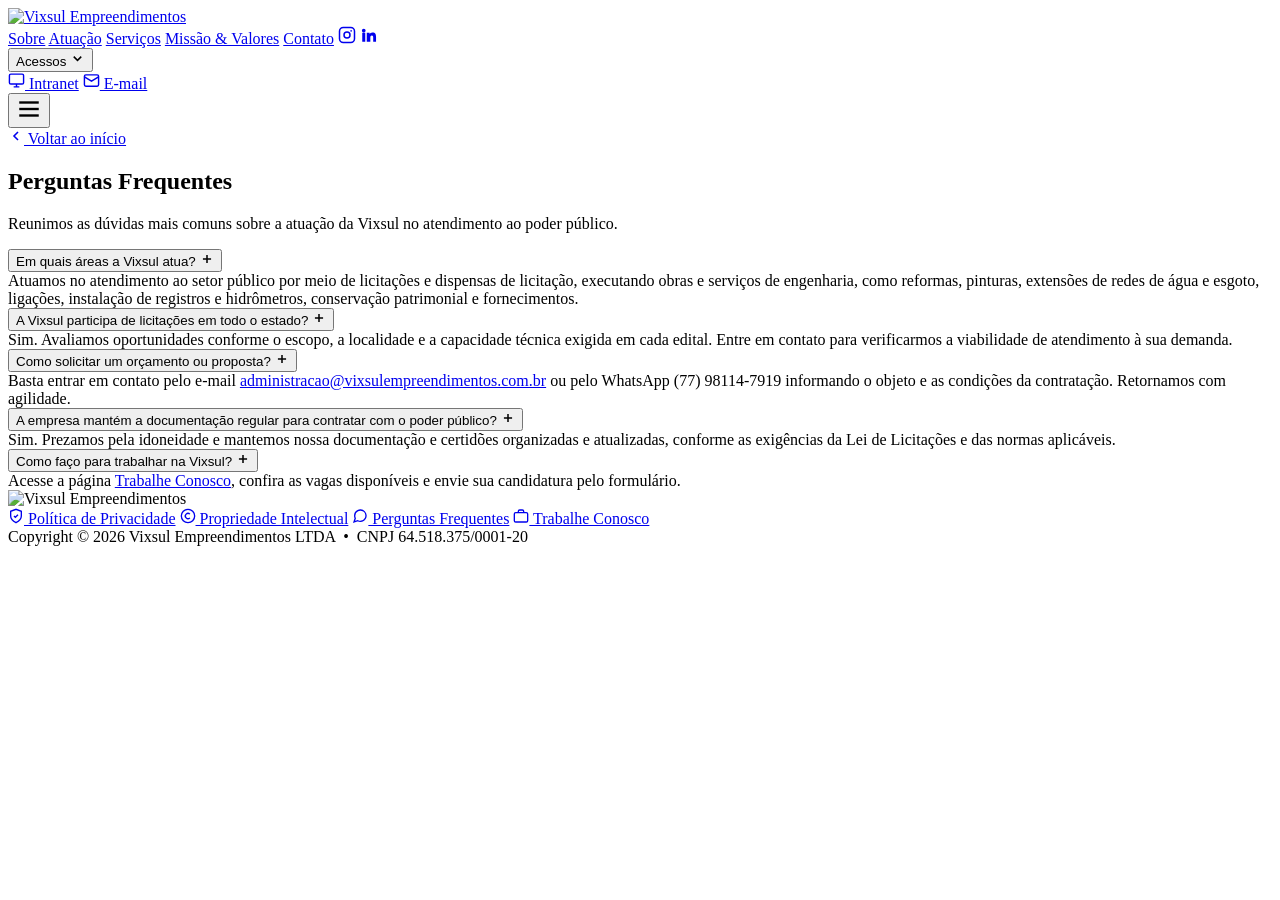
==== faq.html @ cd62d43c "arquivos do site" ====
<!doctype html>
<html lang="pt-BR">
<head>
<meta charset="utf-8">
<meta name="viewport" content="width=device-width, initial-scale=1">
<title>Perguntas Frequentes — Vixsul Empreendimentos</title>
<meta name="description" content="Perguntas frequentes sobre a atuação da Vixsul Empreendimentos no setor público.">
<link rel="icon" type="image/png" href="assets/favicon.png">
<link rel="stylesheet" href="assets/style.css">
</head>
<body>

<header>
  <div class="wrap nav">
    <a href="index.html#inicio" class="brand"><img src="assets/logo-vixsul.png" alt="Vixsul Empreendimentos"></a>
    <nav class="nav-links">
      <a href="index.html#sobre">Sobre</a>
      <a href="index.html#atuacao">Atuação</a>
      <a href="index.html#servicos">Serviços</a>
      <a href="index.html#mvv">Missão &amp; Valores</a>
      <a href="index.html#contato">Contato</a>
      <span class="nav-div"></span>
      <a class="soc" href="https://instagram.com/vixsul.empreendimentos" target="_blank" rel="noopener" aria-label="Instagram"><svg width="18" height="18" viewBox="0 0 24 24" fill="none" stroke="currentColor" stroke-width="2"><rect x="2" y="2" width="20" height="20" rx="5"/><circle cx="12" cy="12" r="4"/><circle cx="17.5" cy="6.5" r="1.1" fill="currentColor" stroke="none"/></svg></a>
      <a class="soc" href="#" aria-label="LinkedIn (em breve)" title="Em breve"><svg width="18" height="18" viewBox="0 0 24 24" fill="currentColor"><path d="M4.98 3.5a2.5 2.5 0 1 1 0 5 2.5 2.5 0 0 1 0-5ZM3 9h4v12H3zM9 9h3.8v1.7h.05c.53-1 1.83-2.05 3.77-2.05 4.03 0 4.78 2.65 4.78 6.1V21H17.6v-5.3c0-1.26-.02-2.9-1.77-2.9-1.77 0-2.04 1.38-2.04 2.8V21H9z"/></svg></a>
      <div class="acessos">
        <button class="acessos-btn" onclick="vxToggleAcessos(event)">Acessos <svg class="chev" width="15" height="15" viewBox="0 0 24 24" fill="none" stroke="currentColor" stroke-width="2.4"><path d="m6 9 6 6 6-6"/></svg></button>
        <div class="acessos-menu">
          <a href="https://gestao.vixsulempreendimentos.com.br" target="_blank" rel="noopener"><svg width="17" height="17" viewBox="0 0 24 24" fill="none" stroke="currentColor" stroke-width="2"><rect x="2" y="3" width="20" height="14" rx="2"/><path d="M8 21h8M12 17v4"/></svg> Intranet</a>
          <a href="https://outlook.office.com" target="_blank" rel="noopener"><svg width="17" height="17" viewBox="0 0 24 24" fill="none" stroke="currentColor" stroke-width="2"><rect x="2" y="4" width="20" height="16" rx="2"/><path d="m22 7-10 6L2 7"/></svg> E-mail</a>
        </div>
      </div>
    </nav>
    <button class="menu-btn" aria-label="Menu" onclick="vxToggleMenu()">
      <svg width="26" height="26" viewBox="0 0 24 24" fill="none" stroke="currentColor" stroke-width="2.2"><line x1="3" y1="6" x2="21" y2="6"/><line x1="3" y1="12" x2="21" y2="12"/><line x1="3" y1="18" x2="21" y2="18"/></svg>
    </button>
  </div>
</header>

<section class="subhero">
  <div class="wrap">
    <a href="index.html" class="back-link"><svg width="16" height="16" viewBox="0 0 24 24" fill="none" stroke="currentColor" stroke-width="2.4"><path d="m15 18-6-6 6-6"/></svg> Voltar ao início</a>
    <h1>Perguntas Frequentes</h1>
    <p>Reunimos as dúvidas mais comuns sobre a atuação da Vixsul no atendimento ao poder público.</p>
  </div>
</section>

<div class="faq-wrap">
  <div class="faq-item">
    <button class="faq-q" onclick="vxToggleFaq(this)">Em quais áreas a Vixsul atua? <span class="pm"><svg width="14" height="14" viewBox="0 0 24 24" fill="none" stroke="currentColor" stroke-width="2.6"><path d="M12 5v14M5 12h14"/></svg></span></button>
    <div class="faq-a"><div>Atuamos no atendimento ao setor público por meio de licitações e dispensas de licitação, executando obras e serviços de engenharia, como reformas, pinturas, extensões de redes de água e esgoto, ligações, instalação de registros e hidrômetros, conservação patrimonial e fornecimentos.</div></div>
  </div>
  <div class="faq-item">
    <button class="faq-q" onclick="vxToggleFaq(this)">A Vixsul participa de licitações em todo o estado? <span class="pm"><svg width="14" height="14" viewBox="0 0 24 24" fill="none" stroke="currentColor" stroke-width="2.6"><path d="M12 5v14M5 12h14"/></svg></span></button>
    <div class="faq-a"><div>Sim. Avaliamos oportunidades conforme o escopo, a localidade e a capacidade técnica exigida em cada edital. Entre em contato para verificarmos a viabilidade de atendimento à sua demanda.</div></div>
  </div>
  <div class="faq-item">
    <button class="faq-q" onclick="vxToggleFaq(this)">Como solicitar um orçamento ou proposta? <span class="pm"><svg width="14" height="14" viewBox="0 0 24 24" fill="none" stroke="currentColor" stroke-width="2.6"><path d="M12 5v14M5 12h14"/></svg></span></button>
    <div class="faq-a"><div>Basta entrar em contato pelo e-mail <a href="mailto:administracao@vixsulempreendimentos.com.br">administracao@vixsulempreendimentos.com.br</a> ou pelo WhatsApp (77) 98114-7919 informando o objeto e as condições da contratação. Retornamos com agilidade.</div></div>
  </div>
  <div class="faq-item">
    <button class="faq-q" onclick="vxToggleFaq(this)">A empresa mantém a documentação regular para contratar com o poder público? <span class="pm"><svg width="14" height="14" viewBox="0 0 24 24" fill="none" stroke="currentColor" stroke-width="2.6"><path d="M12 5v14M5 12h14"/></svg></span></button>
    <div class="faq-a"><div>Sim. Prezamos pela idoneidade e mantemos nossa documentação e certidões organizadas e atualizadas, conforme as exigências da Lei de Licitações e das normas aplicáveis.</div></div>
  </div>
  <div class="faq-item">
    <button class="faq-q" onclick="vxToggleFaq(this)">Como faço para trabalhar na Vixsul? <span class="pm"><svg width="14" height="14" viewBox="0 0 24 24" fill="none" stroke="currentColor" stroke-width="2.6"><path d="M12 5v14M5 12h14"/></svg></span></button>
    <div class="faq-a"><div>Acesse a página <a href="trabalhe-conosco.html">Trabalhe Conosco</a>, confira as vagas disponíveis e envie sua candidatura pelo formulário.</div></div>
  </div>
</div>

<footer>
  <div class="wrap">
    <img class="flogo" src="assets/logo-white.png" alt="Vixsul Empreendimentos">
    <div class="foot-links">
      <a href="privacidade.html"><svg width="16" height="16" viewBox="0 0 24 24" fill="none" stroke="currentColor" stroke-width="2"><path d="M12 22s8-4 8-10V5l-8-3-8 3v7c0 6 8 10 8 10Z"/><path d="m9 12 2 2 4-4"/></svg> Política de Privacidade</a>
      <a href="propriedade-intelectual.html"><svg width="16" height="16" viewBox="0 0 24 24" fill="none" stroke="currentColor" stroke-width="2"><circle cx="12" cy="12" r="10"/><path d="M14.83 9.17a4 4 0 1 0 0 5.66"/></svg> Propriedade Intelectual</a>
      <a href="faq.html"><svg width="16" height="16" viewBox="0 0 24 24" fill="none" stroke="currentColor" stroke-width="2"><path d="M21 11.5a8.38 8.38 0 0 1-.9 3.8 8.5 8.5 0 0 1-7.6 4.7 8.38 8.38 0 0 1-3.8-.9L3 21l1.9-5.7a8.38 8.38 0 0 1-.9-3.8 8.5 8.5 0 0 1 4.7-7.6 8.38 8.38 0 0 1 3.8-.9h.5a8.48 8.48 0 0 1 8 8v.5z"/></svg> Perguntas Frequentes</a>
      <a href="trabalhe-conosco.html"><svg width="16" height="16" viewBox="0 0 24 24" fill="none" stroke="currentColor" stroke-width="2"><rect x="2" y="7" width="20" height="14" rx="2"/><path d="M8 7V5a2 2 0 0 1 2-2h4a2 2 0 0 1 2 2v2"/></svg> Trabalhe Conosco</a>
    </div>
  </div>
  <div class="fmeta">Copyright © 2026 Vixsul Empreendimentos LTDA &nbsp;•&nbsp; CNPJ 64.518.375/0001-20</div>
</footer>

<script src="assets/site.js"></script>
</body>
</html>
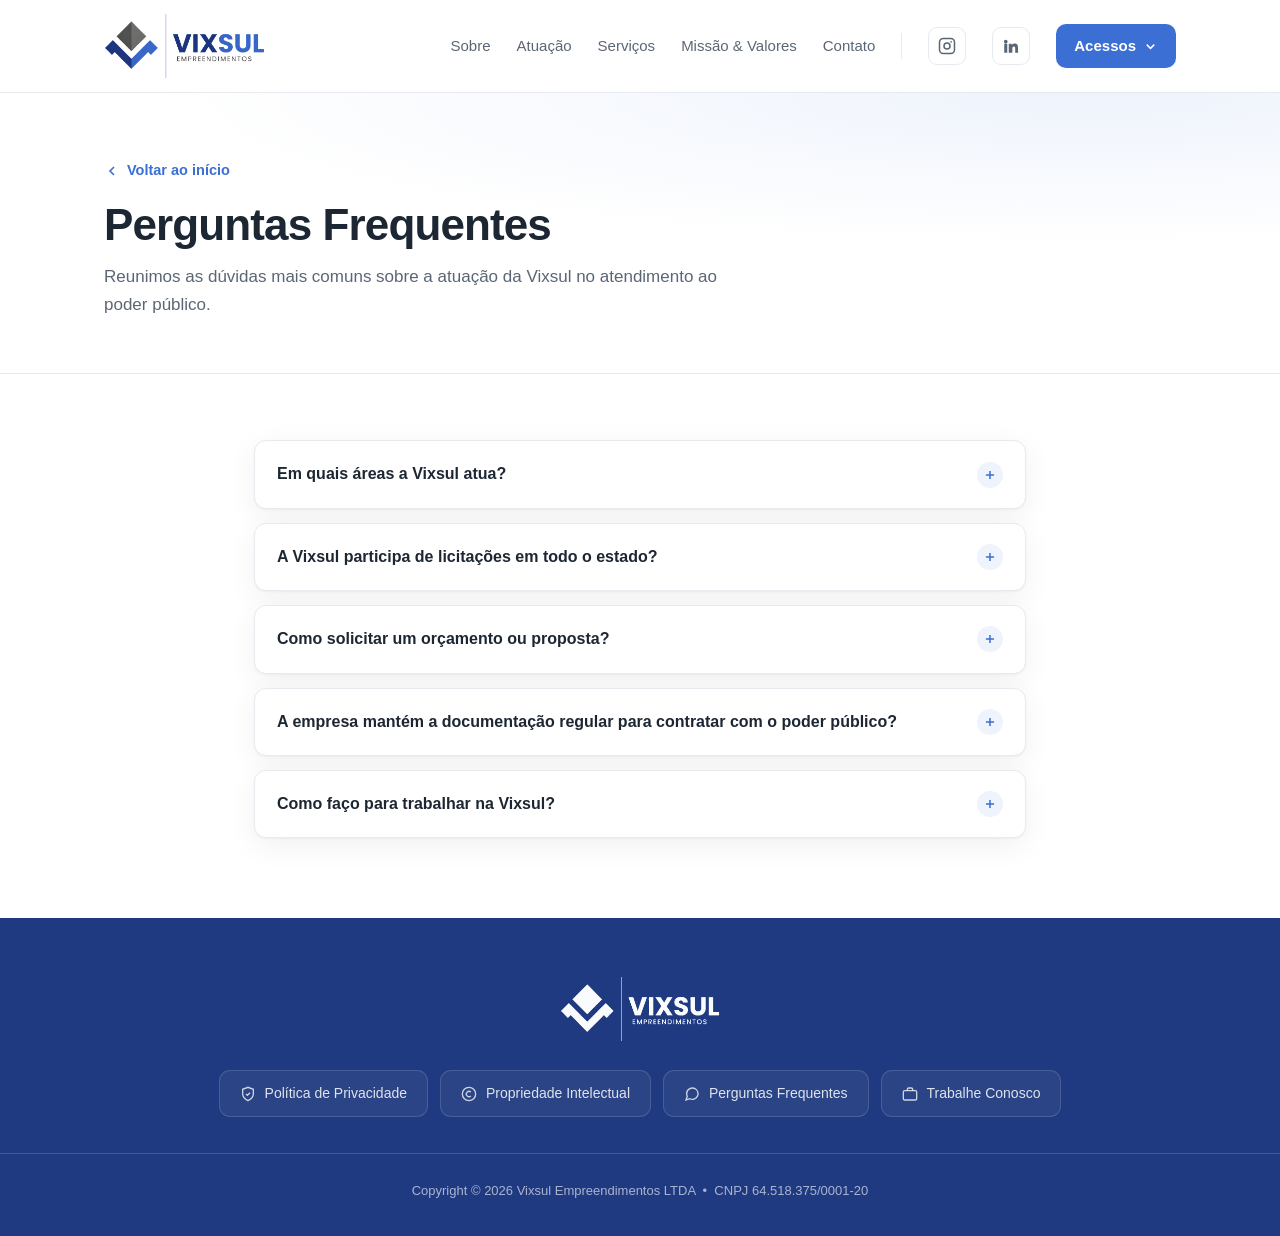
==== commit a40284ac: "5 arquivos" ====
--- a/faq.html
+++ b/faq.html
@@ -5,14 +5,14 @@
 <meta name="viewport" content="width=device-width, initial-scale=1">
 <title>Perguntas Frequentes — Vixsul Empreendimentos</title>
 <meta name="description" content="Perguntas frequentes sobre a atuação da Vixsul Empreendimentos no setor público.">
-<link rel="icon" type="image/png" href="assets/favicon.png">
-<link rel="stylesheet" href="assets/style.css">
+<link rel="icon" type="image/png" href="favicon.png">
+<link rel="stylesheet" href="style.css">
 </head>
 <body>
 
 <header>
   <div class="wrap nav">
-    <a href="index.html#inicio" class="brand"><img src="assets/logo-vixsul.png" alt="Vixsul Empreendimentos"></a>
+    <a href="index.html#inicio" class="brand"><img src="logo-vixsul.png" alt="Vixsul Empreendimentos"></a>
     <nav class="nav-links">
       <a href="index.html#sobre">Sobre</a>
       <a href="index.html#atuacao">Atuação</a>
@@ -69,7 +69,7 @@
 
 <footer>
   <div class="wrap">
-    <img class="flogo" src="assets/logo-white.png" alt="Vixsul Empreendimentos">
+    <img class="flogo" src="logo-white.png" alt="Vixsul Empreendimentos">
     <div class="foot-links">
       <a href="privacidade.html"><svg width="16" height="16" viewBox="0 0 24 24" fill="none" stroke="currentColor" stroke-width="2"><path d="M12 22s8-4 8-10V5l-8-3-8 3v7c0 6 8 10 8 10Z"/><path d="m9 12 2 2 4-4"/></svg> Política de Privacidade</a>
       <a href="propriedade-intelectual.html"><svg width="16" height="16" viewBox="0 0 24 24" fill="none" stroke="currentColor" stroke-width="2"><circle cx="12" cy="12" r="10"/><path d="M14.83 9.17a4 4 0 1 0 0 5.66"/></svg> Propriedade Intelectual</a>
@@ -80,6 +80,6 @@
   <div class="fmeta">Copyright © 2026 Vixsul Empreendimentos LTDA &nbsp;•&nbsp; CNPJ 64.518.375/0001-20</div>
 </footer>
 
-<script src="assets/site.js"></script>
+<script src="site.js"></script>
 </body>
 </html>
--- a/style.css
+++ b/style.css
@@ -0,0 +1,126 @@
+:root{
+  --blue-dark:#1f3a80;
+  --blue:#3b6fd4;
+  --blue-soft:#eef3fc;
+  --ink:#1d2733;
+  --muted:#5b6675;
+  --muted-2:#8a93a0;
+  --line:#e7eaef;
+  --bg:#ffffff;
+  --bg-soft:#f5f6f8;
+  --radius:16px;
+  --maxw:1120px;
+  --shadow:0 1px 2px rgba(16,24,40,.04),0 8px 30px rgba(16,24,40,.06);
+}
+*{box-sizing:border-box;margin:0;padding:0}
+html{scroll-behavior:smooth}
+body{font-family:-apple-system,BlinkMacSystemFont,"Segoe UI",Roboto,Inter,Helvetica,Arial,sans-serif;color:var(--ink);background:var(--bg);line-height:1.65;-webkit-font-smoothing:antialiased;font-size:16px}
+a{color:inherit;text-decoration:none}
+img{max-width:100%;display:block}
+.wrap{max-width:var(--maxw);margin:0 auto;padding:0 24px}
+.eyebrow{display:inline-block;font-size:12.5px;font-weight:700;letter-spacing:1.6px;text-transform:uppercase;color:var(--blue)}
+h1,h2,h3{line-height:1.18;letter-spacing:-.02em;color:var(--ink)}
+.btn{display:inline-flex;align-items:center;gap:8px;padding:13px 24px;border-radius:10px;font-weight:600;font-size:15px;transition:all .16s;cursor:pointer;border:1px solid transparent}
+.btn-blue{background:var(--blue);color:#fff}
+.btn-blue:hover{background:var(--blue-dark)}
+.btn-white{background:#fff;color:var(--blue-dark);font-weight:700}
+.btn-white:hover{background:#f0f4ff}
+.btn-ghost{background:rgba(255,255,255,.12);color:#fff;border:1.5px solid rgba(255,255,255,.4)}
+.btn-ghost:hover{background:rgba(255,255,255,.2)}
+
+/* HEADER */
+header{position:sticky;top:0;z-index:100;background:rgba(255,255,255,.9);backdrop-filter:blur(16px) saturate(180%);border-bottom:1px solid var(--line)}
+.nav{display:flex;align-items:center;justify-content:space-between;height:92px;gap:18px}
+.brand img{height:66px;width:auto}
+.nav-links{display:flex;align-items:center;gap:26px}
+.nav-links>a{color:var(--muted);font-size:15px;font-weight:500;transition:color .15s}
+.nav-links>a:hover{color:var(--ink)}
+.nav-div{width:1px;height:26px;background:var(--line)}
+.soc{width:38px;height:38px;border-radius:9px;border:1px solid var(--line);display:flex;align-items:center;justify-content:center;color:var(--muted);transition:all .15s}
+.soc:hover{color:var(--blue);border-color:var(--blue);background:var(--blue-soft)}
+/* Acessos dropdown */
+.acessos{position:relative}
+.acessos-btn{display:inline-flex;align-items:center;gap:7px;background:var(--blue);color:#fff;border:none;cursor:pointer;font:inherit;font-size:15px;font-weight:600;padding:10px 18px;border-radius:10px;transition:background .15s}
+.acessos-btn:hover{background:var(--blue-dark)}
+.acessos-btn .chev{transition:transform .18s}
+.acessos.open .acessos-btn .chev{transform:rotate(180deg)}
+.acessos-menu{position:absolute;top:calc(100% + 8px);right:0;min-width:180px;background:#fff;border:1px solid var(--line);border-radius:12px;box-shadow:0 12px 34px rgba(16,24,40,.14);padding:6px;opacity:0;visibility:hidden;transform:translateY(-6px);transition:all .16s;z-index:120}
+.acessos.open .acessos-menu,.acessos:hover .acessos-menu{opacity:1;visibility:visible;transform:translateY(0)}
+.acessos-menu a{display:flex;align-items:center;gap:11px;padding:11px 14px;border-radius:8px;font-size:14.5px;font-weight:500;color:var(--ink);transition:background .12s}
+.acessos-menu a:hover{background:var(--blue-soft);color:var(--blue)}
+.acessos-menu a svg{color:var(--blue)}
+.menu-btn{display:none;background:none;border:none;color:var(--ink);cursor:pointer}
+
+/* SECTION helpers */
+section.blk{padding:92px 0}
+.soft{background:var(--bg-soft)}
+.sec-head{max-width:680px;margin-bottom:52px}
+.sec-head h2{font-size:clamp(27px,3.4vw,38px);font-weight:800;margin:12px 0 14px}
+.sec-head p{color:var(--muted);font-size:17px}
+.center{margin-left:auto;margin-right:auto;text-align:center}
+
+/* FOOTER */
+footer{background:var(--blue-dark);color:#fff;padding:58px 0 34px;text-align:center}
+footer .flogo{height:66px;margin:0 auto 28px;opacity:.98}
+.foot-links{display:flex;justify-content:center;flex-wrap:wrap;gap:12px;margin-bottom:36px}
+.foot-links a{display:inline-flex;align-items:center;gap:9px;color:rgba(255,255,255,.85);font-size:14px;font-weight:500;padding:11px 20px;border-radius:11px;border:1px solid rgba(255,255,255,.14);background:rgba(255,255,255,.05);transition:all .16s}
+.foot-links a:hover{background:rgba(255,255,255,.13);border-color:rgba(255,255,255,.32);color:#fff;transform:translateY(-2px)}
+.foot-links a svg{opacity:.9;flex-shrink:0}
+footer .fmeta{border-top:1px solid rgba(255,255,255,.16);padding:26px 24px 0;font-size:13px;color:rgba(255,255,255,.62)}
+
+/* WHATSAPP FLOAT */
+.wa{position:fixed;right:22px;bottom:22px;z-index:200;width:56px;height:56px;border-radius:50%;background:#25d366;box-shadow:0 8px 26px rgba(37,211,102,.4);display:flex;align-items:center;justify-content:center;transition:transform .15s}
+.wa:hover{transform:scale(1.08)}
+
+/* ---- SUBPAGE (privacidade / faq / trabalhe conosco) ---- */
+.subhero{background:radial-gradient(120% 90% at 85% 0%,var(--blue-soft) 0%,#fff 60%);padding:66px 0 54px;border-bottom:1px solid var(--line)}
+.subhero h1{font-size:clamp(30px,4.4vw,44px);font-weight:800;margin-top:12px}
+.subhero p{color:var(--muted);font-size:17px;margin-top:12px;max-width:640px}
+.prose{max-width:820px;margin:0 auto;padding:66px 24px}
+.prose h2{font-size:22px;font-weight:800;margin:34px 0 12px}
+.prose h2:first-child{margin-top:0}
+.prose p{color:var(--muted);margin-bottom:14px;font-size:16px}
+.prose ul{color:var(--muted);margin:0 0 14px 22px}
+.prose li{margin-bottom:8px}
+.prose a{color:var(--blue);font-weight:600}
+
+/* FAQ */
+.faq-wrap{max-width:820px;margin:0 auto;padding:66px 24px}
+.faq-item{border:1px solid var(--line);border-radius:12px;margin-bottom:14px;overflow:hidden;background:#fff;box-shadow:var(--shadow)}
+.faq-q{display:flex;justify-content:space-between;align-items:center;gap:16px;width:100%;text-align:left;background:none;border:none;cursor:pointer;font:inherit;font-size:16px;font-weight:600;color:var(--ink);padding:20px 22px}
+.faq-q .pm{width:26px;height:26px;flex-shrink:0;border-radius:50%;background:var(--blue-soft);color:var(--blue);display:flex;align-items:center;justify-content:center;transition:transform .2s}
+.faq-item.open .faq-q .pm{transform:rotate(45deg)}
+.faq-a{max-height:0;overflow:hidden;transition:max-height .25s ease;color:var(--muted);font-size:15.5px}
+.faq-a div{padding:0 22px 20px}
+.faq-item.open .faq-a{max-height:340px}
+
+/* FORM */
+.form-grid{max-width:760px;margin:0 auto;padding:56px 24px 80px}
+.vaga{border:1px solid var(--line);border-radius:12px;padding:22px 24px;margin-bottom:14px;background:#fff;box-shadow:var(--shadow);display:flex;justify-content:space-between;gap:16px;align-items:center;flex-wrap:wrap}
+.vaga b{font-size:16px}
+.vaga span{color:var(--muted);font-size:14px}
+.vaga .tagv{font-size:12px;font-weight:700;color:var(--blue);background:var(--blue-soft);padding:5px 12px;border-radius:999px}
+.novaga{text-align:center;color:var(--muted);background:var(--bg-soft);border:1px dashed var(--line);border-radius:12px;padding:26px}
+form.apply{margin-top:36px;display:grid;gap:16px}
+form.apply .frow{display:grid;gap:16px;grid-template-columns:1fr 1fr}
+form.apply label{display:block;font-size:13.5px;font-weight:600;margin-bottom:6px;color:var(--ink)}
+form.apply input,form.apply textarea,form.apply select{width:100%;padding:12px 14px;border:1px solid var(--line);border-radius:10px;font:inherit;font-size:15px;color:var(--ink);background:#fff;outline:none;transition:border .15s}
+form.apply input:focus,form.apply textarea:focus,form.apply select:focus{border-color:var(--blue)}
+form.apply textarea{min-height:120px;resize:vertical}
+form.apply input[type=file]{padding:10px 14px;cursor:pointer}
+form.apply input[type=file]::file-selector-button{margin-right:12px;border:none;background:var(--blue-soft);color:var(--blue);font:inherit;font-weight:600;font-size:14px;padding:8px 14px;border-radius:8px;cursor:pointer}
+
+.back-link{display:inline-flex;align-items:center;gap:7px;color:var(--blue);font-weight:600;font-size:14.5px}
+
+@media(max-width:900px){
+  .nav-links{display:none;position:absolute;top:92px;left:0;right:0;flex-direction:column;align-items:flex-start;gap:6px;background:#fff;border-bottom:1px solid var(--line);padding:16px 24px 22px;box-shadow:0 12px 24px rgba(16,24,40,.08)}
+  .brand img{height:54px}
+  .nav-links.open{display:flex}
+  .nav-div{display:none}
+  .acessos,.acessos-menu{position:static;width:100%}
+  .acessos-menu{opacity:1;visibility:visible;transform:none;display:none;box-shadow:none;border:none;padding:6px 0 0}
+  .acessos.open .acessos-menu{display:block}
+  .acessos-btn{width:100%;justify-content:center;margin-top:6px}
+  .menu-btn{display:block}
+  form.apply .frow{grid-template-columns:1fr}
+}
